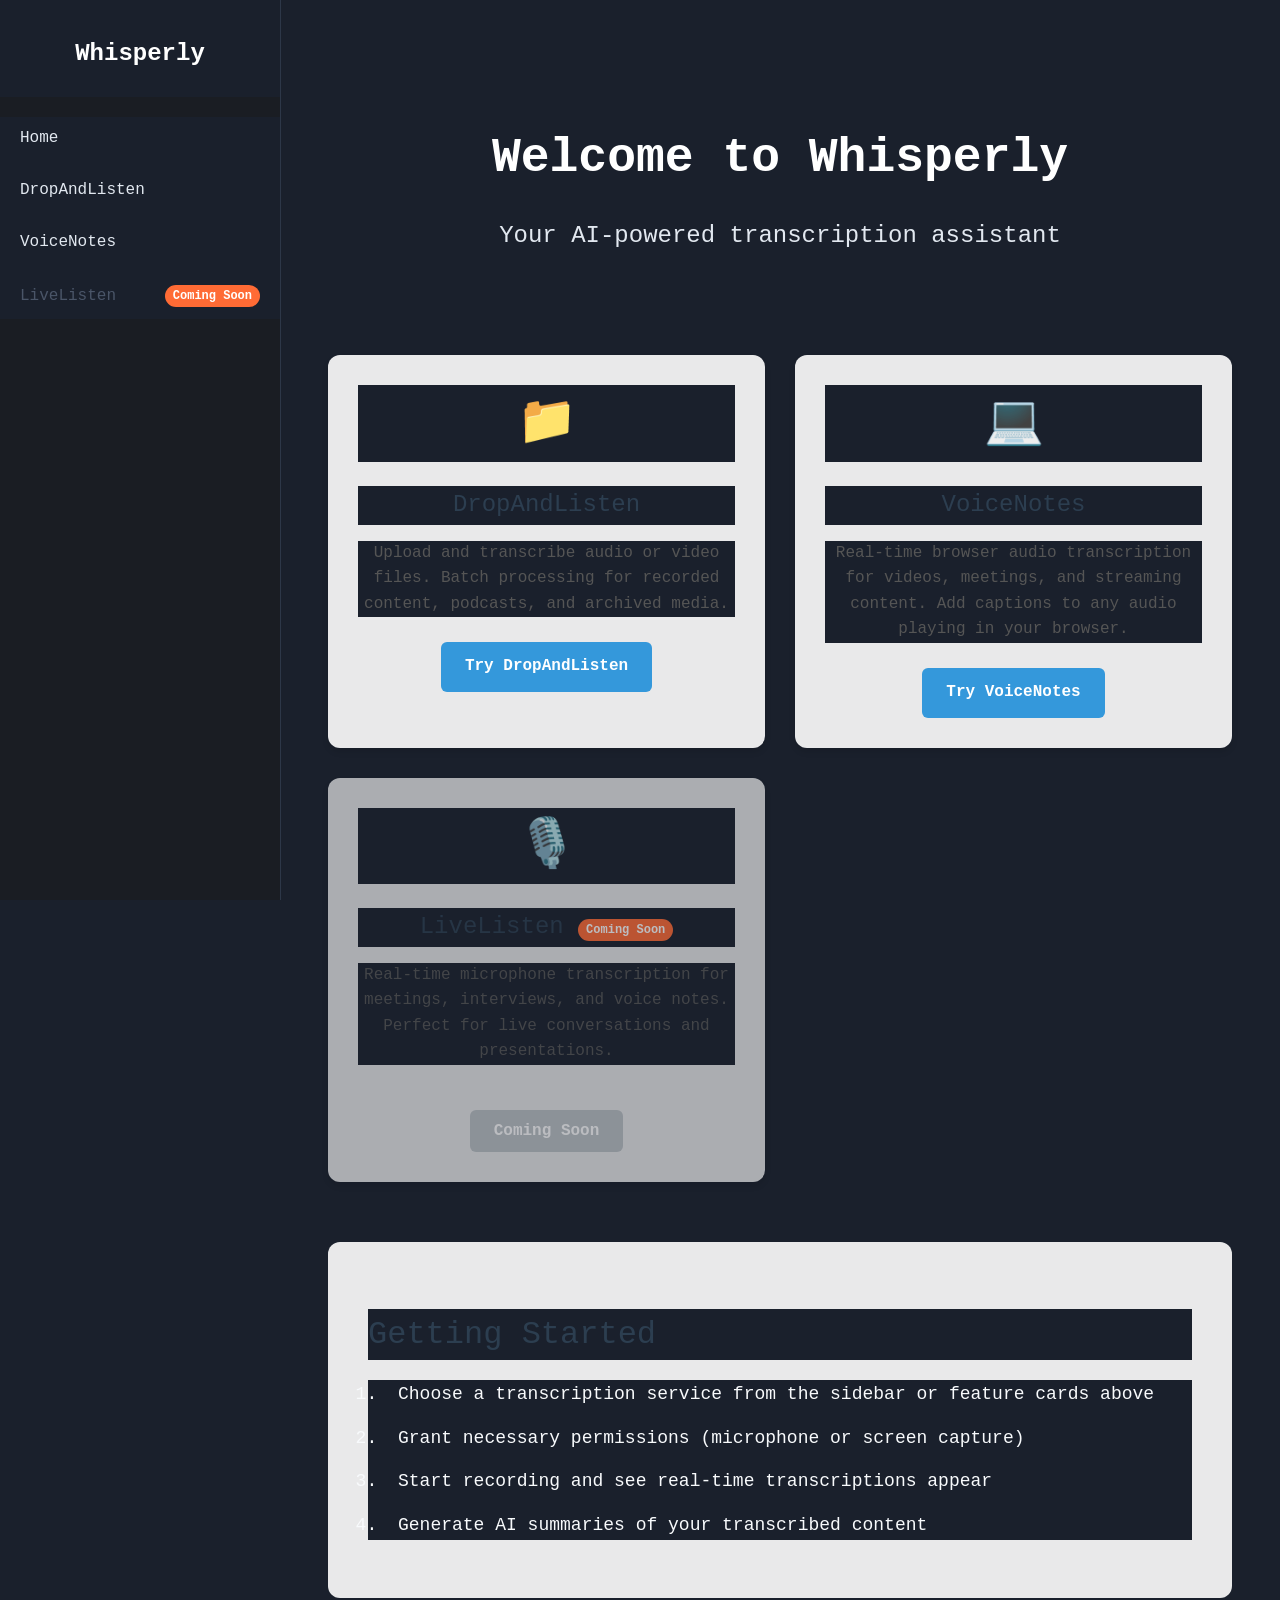
==== public/index/index.html @ e5c8b181 "drag'n'listen feature implemented" ====
<!DOCTYPE html>
<html lang="en">
  <head>
    <meta charset="utf-8" />
    <meta name="viewport" content="width=device-width, initial-scale=1" />
    <title>Whisperly - AI-Powered Transcription</title>
    <meta
      name="description"
      content="Real-time AI transcription for microphones, browser audio, and file uploads"
    />
    <link rel="stylesheet" href="../index.css" />
    <script src="index.js"></script>
  </head>
  <body>
    <nav class="sidenav" role="navigation" aria-label="Main navigation">
      <div class="nav-header">
        <h2 class="nav-title">Whisperly</h2>
      </div>
      <ul class="nav-links">
        <li>
          <a href="../index/index.html" aria-label="Go to home page">
            <span class="label">Home</span>
          </a>
        </li>
        <li>
          <a
            href="../upload/upload.html"
            aria-describedby="dragandlisten-desc"
          >
            <span class="label">DropAndListen</span>
          </a>
        </li>
        <li>
          <a
            href="../internal/internal.html"
            aria-describedby="voicenotes-desc"
          >
            <span class="label">VoiceNotes</span>
          </a>
        </li>
        <li class="coming-soon">
          <span class="label">LiveListen</span>
          <span class="badge">Coming Soon</span>
        </li>
      </ul>
    </nav>

    <main class="main" role="main">
      <header class="hero-section">
        <h1 class="bigtext">Welcome to Whisperly</h1>
        <p class="subtitle">Your AI-powered transcription assistant</p>
      </header>

      <section class="features" aria-labelledby="features-heading">
        <h2 id="features-heading" class="sr-only">Available Features</h2>

        <div class="feature-card">
          <div class="feature-icon">📁</div>
          <h3>DropAndListen</h3>
          <p id="dragandlisten-desc">
            Upload and transcribe audio or video files. Batch processing for
            recorded content, podcasts, and archived media.
          </p>
          <a
            href="../upload/upload.html"
            class="cta-button"
            aria-label="Go to DropAndListen file audio transcription"
          >
            Try DropAndListen
          </a>
        </div>

        <div class="feature-card">
          <div class="feature-icon">💻</div>
          <h3>VoiceNotes</h3>
          <p id="voicenotes-desc">
            Real-time browser audio transcription for videos, meetings, and
            streaming content. Add captions to any audio playing in your
            browser.
          </p>
          <a
            href="../internal/internal.html"
            class="cta-button"
            aria-label="Go to VoiceNotes browser audio transcription"
          >
            Try VoiceNotes
          </a>
        </div>

        <div class="feature-card coming-soon-card">
          <div class="feature-icon">🎙️</div>
          <h3>LiveListen  <span class="badge">Coming Soon</span></h3>
          <p id="livelisten-desc">
            Real-time microphone transcription for meetings, interviews, and
            voice notes. Perfect for live conversations and presentations.
          </p>
          <button
            class="cta-button"
            disabled
            aria-label="LiveListen feature coming soon"
          >
            Coming Soon
        </button>
        </div>
      </section>

      <section
        class="getting-started"
        aria-labelledby="getting-started-heading"
      >
        <h2 id="getting-started-heading">Getting Started</h2>
        <ol class="steps">
          <li>
            Choose a transcription service from the sidebar or feature cards
            above
          </li>
          <li>Grant necessary permissions (microphone or screen capture)</li>
          <li>Start recording and see real-time transcriptions appear</li>
          <li>Generate AI summaries of your transcribed content</li>
        </ol>
      </section>
    </main>
  </body>
</html>
---- public/index.css ----
.sidenav {
  height: 100%;
  width: 280px;
  position: fixed;
  z-index: 1;
  top: 0;
  left: 0;
  background-color: #1a1d23;
  overflow-x: hidden;
  border-right: 1px solid #2d3748;
}

p, h1, h2, h3, h4, h5, h6, li, ul, ol {
  color: #f8fafc;
}

.sidenav a {
  padding: 6px 8px 6px 16px;
  text-decoration: none;
  font-size: 25px;
  color: black;
  display: block;
}

.sidenav a:hover {
  color: #f1f1f1;
}

.main {
  margin-left: 280px;
  font-size: 28px;
  padding: 0px 10px;
}

button {
  font-size: 18px;
  margin-top: 20px;
  padding: 10px 20px;
  background-color: black;
  color: white;
  border: none;
  cursor: pointer;
}

button:hover {
  background-color: #444;
  transition: background-color 0.5s ease-in-out;
}

@font-face {
  font-family: "CGaramond";
  src: url("fonts/CormorantGaramond-Medium.ttf") format("truetype");
  font-weight: normal;
  font-style: normal;
}

* {
  font-family:'CGaramond', Courier, monospace;
  font-size: 18px;
  font-weight: normal;
  font-style: normal;
  background-color: #1a202c;
}

.captions {
  background-color: black;
  height: 150px;
  width: 95%;
  margin: auto;
  font-size: 24px;
  margin-top: 20px;
}

.summary {
  display: none;
  background-color: black;
  height: 150px;
  width: 95%;
  margin: auto;
  font-size: 24px;
  margin-top: 20px;
}

.bigtext {
  font-size: 64px;
}

.midtext {
  font-size: 32px;
}

.sr-only {
    position: absolute;
    width: 1px;
    height: 1px;
    padding: 0;
    margin: -1px;
    overflow: hidden;
    clip: rect(0, 0, 0, 0);
    white-space: nowrap;
    border: 0;
}

/* Enhanced navigation */
.nav-header {
    padding: 40px 20px 30px;
    text-align: center;
}

.nav-title {
    color: #ffffff;
    font-size: 24px;
    margin: 0;
    font-weight: 700;
}

.nav-links {
    list-style: none;
    padding: 0;
    margin: 20px 0;
}

.nav-links li {
    margin-bottom: 10px;
}

.nav-links a {
    display: flex;
    align-items: center;
    padding: 12px 20px;
    color: #e2e8f0;
    text-decoration: none;
    margin: 0;
    transition: color 0.2s ease;
}

.nav-links a:hover,
.nav-links a:focus {
    color: #ffffff;
    outline: none;
}

/* Active navigation state */
.nav-links a.active {
    color: #ffffff;
    font-weight: 600;
    border-right: 3px solid #60a5fa;
}

.nav-links a.active:hover {
    color: #f7fafc;
}

.icon {
    font-size: 18px;
    margin-right: 12px;
}

.label {
    font-size: 16px;
}

.coming-soon {
    display: flex;
    align-items: center;
    padding: 12px 20px;
    color: #4a5568;
    position: relative;
}

.badge {
    background-color: #ff6b35;
    color: white;
    font-size: 12px;
    padding: 4px 8px;
    border-radius: 12px;
    margin-left: auto;
    font-weight: bold;
}

/* ===== APP PAGE STYLES ===== */

.app-page {
    margin-left: 280px;
    padding: 40px;
    max-width: 1000px;
    line-height: 1.6;
}

.page-header {
    text-align: center;
    margin-bottom: 40px;
    padding: 20px 0;
}

.page-title {
    font-size: 48px;
    margin-bottom: 10px;
    color: #ffffff;
    font-weight: 800;
}

.page-description {
    font-size: 20px;
    color: #e2e8f0;
    margin-bottom: 10px;
}

.instructions {
    font-size: 16px;
    color: #f7fafc;
    margin: 0;
    padding: 15px;
    background: #2d3748;
    border-radius: 8px;
    border-left: 4px solid #60a5fa;
}

/* Controls section */
.controls {
    background: #2d3748;
    padding: 30px;
    border-radius: 12px;
    margin-bottom: 30px;
    border: 1px solid #4a5568;
}

.control-buttons {
    display: flex;
    gap: 15px;
    margin-bottom: 20px;
    flex-wrap: wrap;
    justify-content: center;
}

.control-buttons button {
    padding: 12px 24px;
    font-size: 16px;
    border-radius: 8px;
    transition: all 0.3s ease;
}

.control-buttons button:hover {
    transform: translateY(-2px);
    box-shadow: 0 4px 12px rgba(0, 0, 0, 0.2);
}

.font-control {
    text-align: center;
}

.font-control label {
    margin-right: 10px;
    font-weight: bold;
    color: #ffffff;
}

.font-control select {
    padding: 8px 12px;
    border-radius: 6px;
    border: 1px solid #bdc3c7;
    font-size: 14px;
    background-color: white;
}

/* Output section */
.output {
    display: flex;
    flex-direction: column;
    gap: 20px;
}

.captions, .summary {
    background-color: #2c3e50;
    color: #ecf0f1;
    border-radius: 12px;
    padding: 20px;
    min-height: 150px;
    box-shadow: 0 2px 10px rgba(0, 0, 0, 0.1);
}

.captions h3, .summary h3 {
    color: #60a5fa;
    margin-bottom: 15px;
    font-size: 20px;
    border-bottom: 2px solid #60a5fa;
    padding-bottom: 5px;
    font-weight: 700;
}

#captions-text, #summary-text {
    font-size: 18px;
    line-height: 1.6;
    min-height: 100px;
    color: #f1f5f9;
}

/* Make summary visible when it has content */
.summary.show {
    display: block !important;
}

/* Main content styling overrides for home page */
.main {
    max-width: 1200px;
    margin-left: 280px;
    padding: 40px;
    line-height: 1.6;
}

.hero-section {
    text-align: center;
    margin-bottom: 60px;
    padding: 40px 0;
}

.bigtext {
    font-size: 48px;
    margin-bottom: 20px;
    color: #ffffff;
    font-weight: 800;
}

.subtitle {
    font-size: 24px;
    color: #e2e8f0;
    margin: 0;
    font-weight: 400;
}

/* Features section */
.features {
    display: grid;
    grid-template-columns: repeat(auto-fit, minmax(300px, 1fr));
    gap: 30px;
    margin-bottom: 60px;
}

.feature-card {
    background: rgba(255, 255, 255, 0.9);
    padding: 30px;
    border-radius: 12px;
    box-shadow: 0 4px 6px rgba(0, 0, 0, 0.1);
    text-align: center;
    transition: transform 0.3s ease, box-shadow 0.3s ease;
}

.feature-card:hover {
    transform: translateY(-5px);
    box-shadow: 0 8px 25px rgba(0, 0, 0, 0.15);
}

.coming-soon-card {
    opacity: 0.7;
    position: relative;
}

.feature-icon {
    font-size: 48px;
    margin-bottom: 20px;
}

.feature-card h3 {
    font-size: 24px;
    margin-bottom: 15px;
    color: #2c3e50;
}

.feature-card p {
    color: #555;
    margin-bottom: 25px;
    font-size: 16px;
}

.cta-button {
    display: inline-block;
    padding: 12px 24px;
    background-color: #3498db;
    color: white;
    text-decoration: none;
    border-radius: 6px;
    font-weight: bold;
    transition: background-color 0.3s ease;
    border: none;
    cursor: pointer;
    font-size: 16px;
}

.cta-button:hover,
.cta-button:focus {
    background-color: #2980b9;
    outline: 2px solid #2980b9;
    outline-offset: 2px;
}

.cta-button:disabled {
    background-color: #bdc3c7;
    cursor: not-allowed;
}

/* Getting started section */
.getting-started {
    background: rgba(255, 255, 255, 0.9);
    padding: 40px;
    border-radius: 12px;
    margin-bottom: 40px;
}

.getting-started h2 {
    font-size: 32px;
    margin-bottom: 20px;
    color: #2c3e50;
}

.steps {
    font-size: 18px;
    color: #555;
    padding-left: 20px;
}

.steps li {
    margin-bottom: 15px;
    padding-left: 10px;
}

/* Footer */
.footer {
    text-align: center;
    padding: 20px;
    color: #7f8c8d;
    font-size: 14px;
    border-top: 1px solid rgba(0, 0, 0, 0.1);
    margin-top: 40px;
}

/* Upload-specific styles */
.file-input-container {
    text-align: center;
    margin-bottom: 25px;
    padding: 20px;
    border: 2px dashed #60a5fa;
    border-radius: 12px;
    background-color: rgba(96, 165, 250, 0.1);
    transition: all 0.3s ease;
}

.file-input-container:hover {
    border-color: #ffffff;
    background-color: rgba(96, 165, 250, 0.2);
}

.file-label {
    display: block;
    font-size: 18px;
    font-weight: bold;
    color: #ffffff;
    margin-bottom: 10px;
}

#fileInput {
    margin-bottom: 10px;
    padding: 8px;
    border-radius: 6px;
    border: 1px solid #4a5568;
    background-color: #ffffff;
    color: #000000;
    font-size: 16px;
    width: 100%;
    max-width: 400px;
}

.file-info {
    font-size: 14px;
    color: #e2e8f0;
    font-style: italic;
}

.upload-progress {
    text-align: center;
    margin-top: 20px;
}

.progress-bar {
    width: 100%;
    max-width: 400px;
    height: 10px;
    background-color: #4a5568;
    border-radius: 5px;
    margin: 0 auto 10px;
    overflow: hidden;
}

.progress-fill {
    height: 100%;
    background-color: #60a5fa;
    width: 0%;
    transition: width 0.3s ease;
    border-radius: 5px;
}

.progress-text {
    color: #e2e8f0;
    font-size: 16px;
}

.file-details {
    background-color: #2d3748;
    color: #ecf0f1;
    border-radius: 12px;
    padding: 20px;
    margin-bottom: 20px;
    box-shadow: 0 2px 10px rgba(0, 0, 0, 0.1);
}

.file-details h3 {
    color: #60a5fa;
    margin-bottom: 15px;
    font-size: 20px;
    border-bottom: 2px solid #60a5fa;
    padding-bottom: 5px;
    font-weight: 700;
}

#file-info {
    font-size: 16px;
    line-height: 1.6;
    color: #f1f5f9;
}

.file-info-item {
    margin-bottom: 8px;
}

.file-info-label {
    font-weight: bold;
    color: #60a5fa;
}

/* Error and success states */
.error-message {
    background-color: #e53e3e;
    color: white;
    padding: 15px;
    border-radius: 8px;
    margin-top: 15px;
    text-align: center;
}

.success-message {
    background-color: #38a169;
    color: white;
    padding: 15px;
    border-radius: 8px;
    margin-top: 15px;
    text-align: center;
}

/* Responsive design */
@media (max-width: 768px) {
    .sidenav {
        transform: translateX(-100%);
        transition: transform 0.3s ease;
    }
    
    .main, .app-page {
        margin-left: 0;
        padding: 20px;
    }
    
    .bigtext, .page-title {
        font-size: 36px;
    }
    
    .subtitle, .page-description {
        font-size: 18px;
    }
    
    .features {
        grid-template-columns: 1fr;
        gap: 20px;
    }
    
    .feature-card {
        padding: 20px;
    }
    
    .control-buttons {
        justify-content: center;
        flex-direction: column;
        align-items: center;
    }
    
    .control-buttons button {
        width: 100%;
        max-width: 250px;
    }
    
    .output {
        gap: 15px;
    }
    
    .captions, .summary {
        padding: 15px;
        min-height: 120px;
    }
}

/* High contrast mode support */
@media (prefers-contrast: high) {
    .feature-card {
        border: 2px solid #000;
    }
    
    .cta-button {
        border: 2px solid #fff;
    }
}

/* Reduced motion support */
@media (prefers-reduced-motion: reduce) {
    * {
        animation-duration: 0.01ms !important;
        animation-iteration-count: 1 !important;
        transition-duration: 0.01ms !important;
    }
}
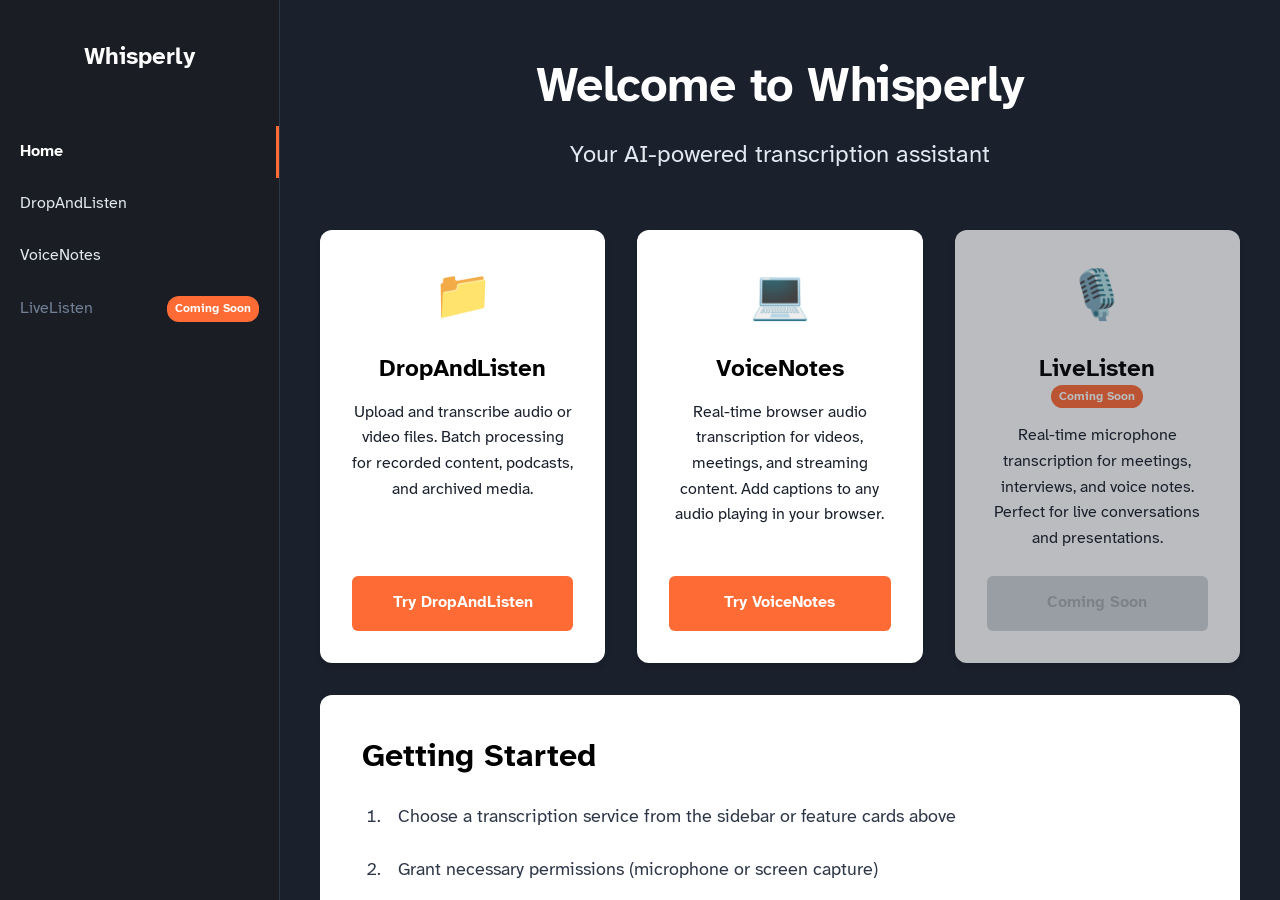
==== commit 1d4d3b9a: "refactor(ui): cleanup ui, refactor layout, and update global typography" ====
--- a/public/index/index.html
+++ b/public/index/index.html
@@ -9,16 +9,19 @@
       content="Real-time AI transcription for microphones, browser audio, and file uploads"
     />
     <link rel="stylesheet" href="../index.css" />
+    <link rel="stylesheet" href="home.css" />
     <script src="index.js"></script>
   </head>
   <body>
     <nav class="sidenav" role="navigation" aria-label="Main navigation">
       <div class="nav-header">
-        <h2 class="nav-title">Whisperly</h2>
+        <a href="../index/index.html">
+          <h2 class="nav-title">Whisperly</h2>
+        </a>
       </div>
       <ul class="nav-links">
         <li>
-          <a href="../index/index.html" aria-label="Go to home page">
+          <a href="../index/index.html" class="active" aria-label="Go to home page">
             <span class="label">Home</span>
           </a>
         </li>
@@ -54,23 +57,22 @@
       <section class="features" aria-labelledby="features-heading">
         <h2 id="features-heading" class="sr-only">Available Features</h2>
 
-        <div class="feature-card">
+        <a href="../upload/upload.html" class="feature-card" aria-label="Go to DropAndListen file audio transcription">
           <div class="feature-icon">📁</div>
           <h3>DropAndListen</h3>
           <p id="dragandlisten-desc">
             Upload and transcribe audio or video files. Batch processing for
             recorded content, podcasts, and archived media.
           </p>
-          <a
-            href="../upload/upload.html"
+          <span
             class="cta-button"
             aria-label="Go to DropAndListen file audio transcription"
           >
             Try DropAndListen
-          </a>
-        </div>
+        </span>
+        </a>
 
-        <div class="feature-card">
+        <a href="../internal/internal.html" class="feature-card" aria-label="Go to VoiceNotes browser audio transcription">
           <div class="feature-icon">💻</div>
           <h3>VoiceNotes</h3>
           <p id="voicenotes-desc">
@@ -78,14 +80,11 @@
             streaming content. Add captions to any audio playing in your
             browser.
           </p>
-          <a
-            href="../internal/internal.html"
-            class="cta-button"
-            aria-label="Go to VoiceNotes browser audio transcription"
-          >
+          <span class="cta-button"
+          aria-label="Go to VoiceNotes browser audio transcription">
             Try VoiceNotes
-          </a>
-        </div>
+          </span>
+        </a>
 
         <div class="feature-card coming-soon-card">
           <div class="feature-icon">🎙️</div>
@@ -94,13 +93,12 @@
             Real-time microphone transcription for meetings, interviews, and
             voice notes. Perfect for live conversations and presentations.
           </p>
-          <button
-            class="cta-button"
-            disabled
+          <a
+            class="cta-button disabled"
             aria-label="LiveListen feature coming soon"
           >
             Coming Soon
-        </button>
+        </a>
         </div>
       </section>
 
--- a/public/index.css
+++ b/public/index.css
@@ -1,93 +1,76 @@
-.sidenav {
-  height: 100%;
-  width: 280px;
-  position: fixed;
-  z-index: 1;
-  top: 0;
-  left: 0;
-  background-color: #1a1d23;
-  overflow-x: hidden;
-  border-right: 1px solid #2d3748;
-}
-
-p, h1, h2, h3, h4, h5, h6, li, ul, ol {
-  color: #f8fafc;
-}
-
-.sidenav a {
-  padding: 6px 8px 6px 16px;
-  text-decoration: none;
-  font-size: 25px;
-  color: black;
-  display: block;
-}
-
-.sidenav a:hover {
-  color: #f1f1f1;
-}
-
-.main {
-  margin-left: 280px;
-  font-size: 28px;
-  padding: 0px 10px;
-}
-
-button {
-  font-size: 18px;
-  margin-top: 20px;
-  padding: 10px 20px;
-  background-color: black;
-  color: white;
-  border: none;
-  cursor: pointer;
-}
-
-button:hover {
-  background-color: #444;
-  transition: background-color 0.5s ease-in-out;
-}
+/* ===== CSS RESET & BASE STYLES ===== */
+
+*,
+*::before,
+*::after {
+    box-sizing: border-box;
+    margin: 0;
+    padding: 0;
+}
+
+html {
+    font-size: 62.5%;
+    -webkit-font-smoothing: antialiased;
+    -moz-osx-font-smoothing: grayscale;
+}
+
+::selection {
+    background-color: #ff6b35;
+    color: #ffffff;
+}
+
+::-moz-selection {
+    background-color: #ff6b35;
+    color: #ffffff;
+}
+
+body {
+    margin: 0;
+    padding: 0;
+    background-color: #1a202c;
+    font-family: 'Atkinson Hyperlegible Next', sans-serif;
+    font-size: 18px;
+    font-weight: 400;
+    font-style: normal;
+    line-height: 1.5;
+    color: #f8fafc;
+    display: grid;
+    grid-template-columns: 28rem 1fr;
+    height: 100vh;
+    overflow: hidden;
+}
+
+/* ===== FONT FACE ===== */
 
 @font-face {
-  font-family: "CGaramond";
-  src: url("fonts/CormorantGaramond-Medium.ttf") format("truetype");
-  font-weight: normal;
-  font-style: normal;
-}
-
-* {
-  font-family:'CGaramond', Courier, monospace;
-  font-size: 18px;
-  font-weight: normal;
-  font-style: normal;
-  background-color: #1a202c;
-}
-
-.captions {
-  background-color: black;
-  height: 150px;
-  width: 95%;
-  margin: auto;
-  font-size: 24px;
-  margin-top: 20px;
-}
-
-.summary {
-  display: none;
-  background-color: black;
-  height: 150px;
-  width: 95%;
-  margin: auto;
-  font-size: 24px;
-  margin-top: 20px;
-}
-
-.bigtext {
-  font-size: 64px;
-}
-
-.midtext {
-  font-size: 32px;
-}
+    font-family: "Atkinson Hyperlegible Next";
+    src: url("fonts/atkinson-hyperlegible/AtkinsonHyperlegibleNext-Regular.woff2") format("woff2");
+    font-weight: 400;
+    font-style: normal;
+}
+
+@font-face {
+    font-family: "Atkinson Hyperlegible Next";
+    src: url("fonts/atkinson-hyperlegible/AtkinsonHyperlegibleNext-RegularItalic.woff2") format("woff2");
+    font-weight: 400;
+    font-style: italic;
+}
+
+@font-face {
+    font-family: "Atkinson Hyperlegible Next";
+    src: url("fonts/atkinson-hyperlegible/AtkinsonHyperlegibleNext-Bold.woff2") format("woff2");
+    font-weight: 700;
+    font-style: normal;
+}
+
+@font-face {
+    font-family: "Atkinson Hyperlegible Next";
+    src: url("fonts/atkinson-hyperlegible/AtkinsonHyperlegibleNext-BoldItalic.woff2") format("woff2");
+    font-weight: 700;
+    font-style: italic;
+}
+
+/* ===== UTILITY CLASSES ===== */
 
 .sr-only {
     position: absolute;
@@ -101,10 +84,25 @@
     border: 0;
 }
 
-/* Enhanced navigation */
+/* ===== SIDENAV / NAVIGATION ===== */
+
+.sidenav {
+    width: 100%;
+    height: 100%;
+    background-color: #1a1d23;
+    overflow-x: hidden;
+    overflow-y: auto;
+    border-right: 1px solid #2d3748;
+}
+
 .nav-header {
-    padding: 40px 20px 30px;
+    padding: 4rem 2rem 3rem;
     text-align: center;
+}
+
+.nav-header a {
+    text-decoration: none;
+    color: inherit;
 }
 
 .nav-title {
@@ -117,44 +115,46 @@
 .nav-links {
     list-style: none;
     padding: 0;
-    margin: 20px 0;
-}
-
-.nav-links li {
-    margin-bottom: 10px;
+    margin: 2rem 0;
 }
 
 .nav-links a {
     display: flex;
     align-items: center;
-    padding: 12px 20px;
+    padding: 1.4rem 2rem;
     color: #e2e8f0;
     text-decoration: none;
     margin: 0;
-    transition: color 0.2s ease;
-}
-
-.nav-links a:hover,
-.nav-links a:focus {
-    color: #ffffff;
-    outline: none;
-}
-
-/* Active navigation state */
+    transition: color 0.2s ease, background-color 0.2s ease;
+    min-height: 4.4rem;
+}
+
+.nav-links a:hover {
+    color: #ffffff;
+    background-color: rgba(255, 255, 255, 0.1);
+}
+
+.nav-links a:focus-visible {
+    color: #ffffff;
+    background-color: rgba(255, 107, 53, 0.2);
+    outline: 2px solid #ff6b35;
+    outline-offset: -2px;
+}
+
 .nav-links a.active {
     color: #ffffff;
     font-weight: 600;
-    border-right: 3px solid #60a5fa;
+    border-right: 3px solid #ff6b35;
 }
 
 .nav-links a.active:hover {
     color: #f7fafc;
 }
 
-.icon {
+/* .icon {
     font-size: 18px;
-    margin-right: 12px;
-}
+    margin-right: 1.2rem;
+} */
 
 .label {
     font-size: 16px;
@@ -163,39 +163,106 @@
 .coming-soon {
     display: flex;
     align-items: center;
-    padding: 12px 20px;
-    color: #4a5568;
+    padding: 1.4rem 2rem;
+    color: #718096;
     position: relative;
+    min-height: 4.4rem;
+    flex-direction: row;
+    justify-content: space-between;
+    cursor: not-allowed;
 }
 
 .badge {
     background-color: #ff6b35;
     color: white;
     font-size: 12px;
-    padding: 4px 8px;
+    padding: 0.4rem 0.8rem;
     border-radius: 12px;
-    margin-left: auto;
     font-weight: bold;
 }
 
-/* ===== APP PAGE STYLES ===== */
-
-.app-page {
-    margin-left: 280px;
-    padding: 40px;
-    max-width: 1000px;
-    line-height: 1.6;
-}
+/* ===== MAIN CONTENT AREA ===== */
+
+.main {
+    font-size: 18px;
+    padding: 2rem 4rem;
+    max-width: 120rem;
+    margin: 0 auto;
+    min-height: 100vh;
+    scroll-margin-top: 2rem;
+    overflow-y: scroll;
+}
+
+/* ===== TYPOGRAPHY ===== */
+
+h1, h2, h3, h4, h5, h6 {
+    color: #f8fafc;
+    font-weight: normal;
+}
+
+p, li, ul, ol {
+    color: #f8fafc;
+}
+
+.bigtext {
+    font-size: 64px;
+}
+
+/* .midtext {
+    font-size: 32px;
+} */
+
+/* ===== BUTTONS ===== */
+
+button {
+    font-size: 18px;
+    margin-top: 2rem;
+    padding: 1.2rem 2.4rem;
+    background-color: #2d3748;
+    color: #ffffff;
+    border: 2px solid transparent;
+    cursor: pointer;
+    border-radius: 6px;
+    font-weight: 600;
+    transition: background-color 0.2s ease, border-color 0.2s ease, transform 0.1s ease;
+    min-height: 4.4rem;
+    min-width: 4.4rem;
+}
+
+button:hover {
+    background-color: #4a5568;
+    border-color: #ff6b35;
+}
+
+button:focus-visible {
+    background-color: #4a5568;
+    border-color: #ff6b35;
+    outline: 3px solid #ff6b35;
+    outline-offset: 2px;
+}
+
+button:active {
+    transform: scale(0.98);
+}
+
+button:disabled {
+    background-color: #4a5568;
+    color: #a0aec0;
+    cursor: not-allowed;
+    opacity: 0.6;
+}
+
+
 
 .page-header {
     text-align: center;
-    margin-bottom: 40px;
-    padding: 20px 0;
+    margin-bottom: 4rem;
+    padding: 2rem 0;
 }
 
 .page-title {
     font-size: 48px;
-    margin-bottom: 10px;
+    margin-bottom: 1rem;
     color: #ffffff;
     font-weight: 800;
 }
@@ -203,41 +270,33 @@
 .page-description {
     font-size: 20px;
     color: #e2e8f0;
-    margin-bottom: 10px;
+    margin-bottom: 1rem;
 }
 
 .instructions {
     font-size: 16px;
     color: #f7fafc;
     margin: 0;
-    padding: 15px;
+    padding: 1.5rem;
     background: #2d3748;
     border-radius: 8px;
-    border-left: 4px solid #60a5fa;
-}
-
-/* Controls section */
-.controls {
-    background: #2d3748;
-    padding: 30px;
-    border-radius: 12px;
-    margin-bottom: 30px;
-    border: 1px solid #4a5568;
+    border-left: 4px solid #ff6b35;
 }
 
 .control-buttons {
     display: flex;
-    gap: 15px;
-    margin-bottom: 20px;
+    gap: 1.5rem;
+    margin-bottom: 2rem;
     flex-wrap: wrap;
     justify-content: center;
 }
 
 .control-buttons button {
-    padding: 12px 24px;
+    padding: 1.2rem 2.4rem;
     font-size: 16px;
     border-radius: 8px;
     transition: all 0.3s ease;
+    margin-top: 0;
 }
 
 .control-buttons button:hover {
@@ -245,382 +304,130 @@
     box-shadow: 0 4px 12px rgba(0, 0, 0, 0.2);
 }
 
-.font-control {
-    text-align: center;
-}
-
-.font-control label {
-    margin-right: 10px;
-    font-weight: bold;
-    color: #ffffff;
-}
-
-.font-control select {
-    padding: 8px 12px;
-    border-radius: 6px;
-    border: 1px solid #bdc3c7;
-    font-size: 14px;
-    background-color: white;
-}
-
-/* Output section */
+/* ===== OUTPUT SECTION ===== */
+
 .output {
     display: flex;
     flex-direction: column;
-    gap: 20px;
-}
-
-.captions, .summary {
+    gap: 2rem;
+}
+
+.captions,
+.summary {
     background-color: #2c3e50;
     color: #ecf0f1;
     border-radius: 12px;
-    padding: 20px;
-    min-height: 150px;
+    padding: 2rem;
+    min-height: 15rem;
     box-shadow: 0 2px 10px rgba(0, 0, 0, 0.1);
 }
 
-.captions h3, .summary h3 {
-    color: #60a5fa;
-    margin-bottom: 15px;
+.captions h3,
+.summary h3 {
+    color: #ff6b35;
+    margin-bottom: 1.5rem;
     font-size: 20px;
-    border-bottom: 2px solid #60a5fa;
-    padding-bottom: 5px;
+    border-bottom: 2px solid #ff6b35;
+    padding-bottom: 0.5rem;
     font-weight: 700;
 }
 
-#captions-text, #summary-text {
+#captions-text,
+#summary-text {
     font-size: 18px;
     line-height: 1.6;
-    min-height: 100px;
+    min-height: 10rem;
     color: #f1f5f9;
 }
 
-/* Make summary visible when it has content */
+.summary {
+    display: none;
+}
+
 .summary.show {
     display: block !important;
 }
 
-/* Main content styling overrides for home page */
-.main {
-    max-width: 1200px;
-    margin-left: 280px;
-    padding: 40px;
-    line-height: 1.6;
-}
-
-.hero-section {
-    text-align: center;
-    margin-bottom: 60px;
-    padding: 40px 0;
-}
-
-.bigtext {
-    font-size: 48px;
-    margin-bottom: 20px;
-    color: #ffffff;
-    font-weight: 800;
-}
-
-.subtitle {
-    font-size: 24px;
-    color: #e2e8f0;
-    margin: 0;
-    font-weight: 400;
-}
-
-/* Features section */
-.features {
-    display: grid;
-    grid-template-columns: repeat(auto-fit, minmax(300px, 1fr));
-    gap: 30px;
-    margin-bottom: 60px;
-}
-
-.feature-card {
-    background: rgba(255, 255, 255, 0.9);
-    padding: 30px;
-    border-radius: 12px;
-    box-shadow: 0 4px 6px rgba(0, 0, 0, 0.1);
-    text-align: center;
-    transition: transform 0.3s ease, box-shadow 0.3s ease;
-}
-
-.feature-card:hover {
-    transform: translateY(-5px);
-    box-shadow: 0 8px 25px rgba(0, 0, 0, 0.15);
-}
-
-.coming-soon-card {
-    opacity: 0.7;
-    position: relative;
-}
-
-.feature-icon {
-    font-size: 48px;
-    margin-bottom: 20px;
-}
-
-.feature-card h3 {
-    font-size: 24px;
-    margin-bottom: 15px;
-    color: #2c3e50;
-}
-
-.feature-card p {
-    color: #555;
-    margin-bottom: 25px;
-    font-size: 16px;
-}
-
-.cta-button {
-    display: inline-block;
-    padding: 12px 24px;
-    background-color: #3498db;
-    color: white;
-    text-decoration: none;
-    border-radius: 6px;
-    font-weight: bold;
-    transition: background-color 0.3s ease;
-    border: none;
-    cursor: pointer;
-    font-size: 16px;
-}
-
-.cta-button:hover,
-.cta-button:focus {
-    background-color: #2980b9;
-    outline: 2px solid #2980b9;
-    outline-offset: 2px;
-}
-
-.cta-button:disabled {
-    background-color: #bdc3c7;
-    cursor: not-allowed;
-}
-
-/* Getting started section */
-.getting-started {
-    background: rgba(255, 255, 255, 0.9);
-    padding: 40px;
-    border-radius: 12px;
-    margin-bottom: 40px;
-}
-
-.getting-started h2 {
-    font-size: 32px;
-    margin-bottom: 20px;
-    color: #2c3e50;
-}
-
-.steps {
-    font-size: 18px;
-    color: #555;
-    padding-left: 20px;
-}
-
-.steps li {
-    margin-bottom: 15px;
-    padding-left: 10px;
-}
-
-/* Footer */
-.footer {
-    text-align: center;
-    padding: 20px;
-    color: #7f8c8d;
-    font-size: 14px;
-    border-top: 1px solid rgba(0, 0, 0, 0.1);
-    margin-top: 40px;
-}
-
-/* Upload-specific styles */
-.file-input-container {
-    text-align: center;
-    margin-bottom: 25px;
-    padding: 20px;
-    border: 2px dashed #60a5fa;
-    border-radius: 12px;
-    background-color: rgba(96, 165, 250, 0.1);
-    transition: all 0.3s ease;
-}
-
-.file-input-container:hover {
-    border-color: #ffffff;
-    background-color: rgba(96, 165, 250, 0.2);
-}
-
-.file-label {
-    display: block;
-    font-size: 18px;
-    font-weight: bold;
-    color: #ffffff;
-    margin-bottom: 10px;
-}
-
-#fileInput {
-    margin-bottom: 10px;
-    padding: 8px;
-    border-radius: 6px;
-    border: 1px solid #4a5568;
-    background-color: #ffffff;
-    color: #000000;
-    font-size: 16px;
-    width: 100%;
-    max-width: 400px;
-}
-
-.file-info {
-    font-size: 14px;
-    color: #e2e8f0;
-    font-style: italic;
-}
-
-.upload-progress {
-    text-align: center;
-    margin-top: 20px;
-}
-
-.progress-bar {
-    width: 100%;
-    max-width: 400px;
-    height: 10px;
-    background-color: #4a5568;
-    border-radius: 5px;
-    margin: 0 auto 10px;
-    overflow: hidden;
-}
-
-.progress-fill {
-    height: 100%;
-    background-color: #60a5fa;
-    width: 0%;
-    transition: width 0.3s ease;
-    border-radius: 5px;
-}
-
-.progress-text {
-    color: #e2e8f0;
-    font-size: 16px;
-}
-
-.file-details {
-    background-color: #2d3748;
-    color: #ecf0f1;
-    border-radius: 12px;
-    padding: 20px;
-    margin-bottom: 20px;
-    box-shadow: 0 2px 10px rgba(0, 0, 0, 0.1);
-}
-
-.file-details h3 {
-    color: #60a5fa;
-    margin-bottom: 15px;
-    font-size: 20px;
-    border-bottom: 2px solid #60a5fa;
-    padding-bottom: 5px;
-    font-weight: 700;
-}
-
-#file-info {
-    font-size: 16px;
-    line-height: 1.6;
-    color: #f1f5f9;
-}
-
-.file-info-item {
-    margin-bottom: 8px;
-}
-
-.file-info-label {
-    font-weight: bold;
-    color: #60a5fa;
-}
-
-/* Error and success states */
+/* ===== MESSAGES ===== */
+
 .error-message {
     background-color: #e53e3e;
     color: white;
-    padding: 15px;
+    padding: 1.5rem;
     border-radius: 8px;
-    margin-top: 15px;
+    margin-top: 1.5rem;
     text-align: center;
 }
 
 .success-message {
     background-color: #38a169;
     color: white;
-    padding: 15px;
+    padding: 1.5rem;
     border-radius: 8px;
-    margin-top: 15px;
+    margin-top: 1.5rem;
     text-align: center;
 }
 
-/* Responsive design */
+/* ===== RESPONSIVE DESIGN ===== */
+
 @media (max-width: 768px) {
+    body {
+        grid-template-columns: 1fr;
+    }
+
     .sidenav {
-        transform: translateX(-100%);
-        transition: transform 0.3s ease;
-    }
-    
-    .main, .app-page {
-        margin-left: 0;
-        padding: 20px;
-    }
-    
-    .bigtext, .page-title {
+        display: none;
+    }
+    
+    .main {
+        padding: 2rem;
+    }
+    
+
+    
+    .page-title {
         font-size: 36px;
     }
     
-    .subtitle, .page-description {
+    .page-description {
         font-size: 18px;
-    }
-    
-    .features {
-        grid-template-columns: 1fr;
-        gap: 20px;
-    }
-    
-    .feature-card {
-        padding: 20px;
     }
     
     .control-buttons {
         justify-content: center;
         flex-direction: column;
-        align-items: center;
+        align-items: stretch;
     }
     
     .control-buttons button {
         width: 100%;
-        max-width: 250px;
+        max-width: 100%;
     }
     
     .output {
-        gap: 15px;
-    }
-    
-    .captions, .summary {
-        padding: 15px;
-        min-height: 120px;
-    }
-}
-
-/* High contrast mode support */
-@media (prefers-contrast: high) {
-    .feature-card {
-        border: 2px solid #000;
-    }
-    
-    .cta-button {
-        border: 2px solid #fff;
-    }
-}
-
-/* Reduced motion support */
+        gap: 1.5rem;
+    }
+    
+    .captions,
+    .summary {
+        padding: 1.5rem;
+        min-height: 12rem;
+    }
+}
+
+/* ===== ACCESSIBILITY ===== */
+
 @media (prefers-reduced-motion: reduce) {
-    * {
+    *,
+    *::before,
+    *::after {
         animation-duration: 0.01ms !important;
         animation-iteration-count: 1 !important;
         transition-duration: 0.01ms !important;
-    }
-}+        scroll-behavior: auto !important;
+    }
+    
+    .control-buttons button:hover {
+        transform: none;
+    }
+}
--- a/public/index/home.css
+++ b/public/index/home.css
@@ -0,0 +1,278 @@
+.hero-section {
+    text-align: center;
+    margin-bottom: 1.6rem;
+    padding: 4rem 2rem;
+}
+
+.bigtext {
+    font-size: 48px;
+    margin-bottom: 2rem;
+    color: #ffffff;
+    font-weight: 800;
+    line-height: 1.2;
+    letter-spacing: -0.05rem;
+}
+
+.subtitle {
+    font-size: 24px;
+    color: #e2e8f0;
+    margin: 0;
+    font-weight: 400;
+    line-height: 1.5;
+}
+
+.features {
+    display: grid;
+    grid-template-columns: 1fr 1fr 1fr;
+    gap: 3.2rem;
+    margin-bottom: 3.2rem;
+}
+
+.feature-card {
+    background: #ffffff;
+    padding: 3rem;
+    border-radius: 12px;
+    box-shadow: 0 4px 6px rgba(0, 0, 0, 0.1);
+    text-align: center;
+    transition: box-shadow 0.3s ease, border-color 0.3s ease;
+    border: 2px solid transparent;
+    display: flex;
+    flex-direction: column;
+    text-decoration: none;
+    color: inherit;
+    cursor: pointer;
+}
+
+.feature-card:hover {
+    box-shadow: 0 8px 25px rgba(0, 0, 0, 0.15);
+    border-color: #ff6b35;
+}
+
+.feature-card:hover .cta-button:not(.disabled) {
+    background-color: #e55a2b;
+    transform: translateY(-0.3rem);
+    box-shadow: 0 4px 8px rgba(255, 107, 53, 0.3);
+}
+
+.feature-card:focus-within {
+    border-color: #ff6b35;
+    outline: 3px solid #ff6b35;
+    outline-offset: 2px;
+}
+
+.coming-soon-card {
+    opacity: 0.7;
+    position: relative;
+    cursor: not-allowed;
+}
+
+.coming-soon-card h3 {
+    display: flex;
+    flex-direction: column;
+    align-items: center;
+    justify-content: center;
+}
+
+.feature-icon {
+    font-size: 48px;
+    margin-bottom: 2rem;
+}
+
+.feature-card h3 {
+    font-size: 24px;
+    margin-bottom: 1.5rem;
+    color: #1a202c;
+    font-weight: 700;
+    line-height: 1.3;
+}
+
+.feature-card p {
+    color: #2d3748;
+    margin-bottom: 2.5rem;
+    font-size: 16px;
+    line-height: 1.6;
+    flex-grow: 1;
+}
+
+.cta-button {
+    display: inline-block;
+    padding: 1.4rem 2.8rem;
+    background-color: #ff6b35;
+    color: #ffffff;
+    text-decoration: none;
+    border-radius: 6px;
+    font-weight: 700;
+    transition: background-color 0.2s ease, transform 0.2s ease, box-shadow 0.2s ease;
+    border: 2px solid transparent;
+    cursor: pointer;
+    font-size: 16px;
+    min-height: 4.4rem;
+    min-width: 12rem;
+    text-align: center;
+    line-height: 1.4;
+}
+
+.cta-button:hover {
+    background-color: #e55a2b;
+    transform: translateY(-0.3rem);
+    box-shadow: 0 4px 8px rgba(255, 107, 53, 0.3);
+}
+
+.cta-button:focus-visible {
+    background-color: #e55a2b;
+    outline: 3px solid #ff6b35;
+    outline-offset: 3px;
+    border-color: #ff6b35;
+}
+
+.cta-button:active {
+    transform: translateY(0);
+}
+
+.cta-button.disabled {
+    background-color: #bdc3c7;
+    color: #7f8c8d;
+    cursor: not-allowed;
+    opacity: 0.7;
+    transform: none;
+}
+
+.getting-started {
+    background: rgba(255, 255, 255, 0.95);
+    padding: 4rem;
+    border-radius: 12px;
+    margin-bottom: 4rem;
+    border: 2px solid transparent;
+    color: #2d3748;
+}
+
+.getting-started h2 {
+    font-size: 32px;
+    margin-bottom: 2.4rem;
+    color: #1a202c;
+    font-weight: 700;
+    line-height: 1.3;
+}
+
+.steps {
+    font-size: 18px;
+    color: #2d3748;
+    padding-left: 2.4rem;
+    line-height: 1.8;
+}
+
+.steps li {
+    margin-bottom: 2rem;
+    padding-left: 1.2rem;
+    max-width: 80rem;
+    color: #2d3748;
+}
+
+.footer {
+    text-align: center;
+    padding: 2rem;
+    color: #7f8c8d;
+    font-size: 14px;
+    border-top: 1px solid rgba(0, 0, 0, 0.1);
+    margin-top: 4rem;
+}
+
+@media (max-width: 768px) {
+    .main {
+        margin-left: 0;
+        padding: 2rem 1.6rem;
+    }
+    
+    .bigtext {
+        font-size: 36px;
+        line-height: 1.2;
+    }
+    
+    .subtitle {
+        font-size: 18px;
+        line-height: 1.5;
+    }
+    
+    .features {
+        grid-template-columns: 1fr;
+        gap: 2.4rem;
+    }
+    
+    .feature-card {
+        padding: 2.4rem 2rem;
+    }
+    
+    .getting-started {
+        padding: 2.4rem 2rem;
+    }
+    
+    .getting-started h2 {
+        font-size: 28px;
+    }
+    
+    .steps {
+        font-size: 16px;
+    }
+}
+
+/* High contrast mode support for home page */
+@media (prefers-contrast: high) {
+    .feature-card {
+        border: 3px solid #000000;
+        background: #ffffff;
+    }
+    
+    .cta-button {
+        border: 3px solid #000000;
+    }
+    
+    .getting-started {
+        border: 3px solid #000000;
+    }
+}
+
+/* Reduced motion support for home page */
+@media (prefers-reduced-motion: reduce) {
+    .feature-card:hover .cta-button {
+        transform: none;
+    }
+    
+    .cta-button:hover {
+        transform: none;
+    }
+}
+
+/* Light mode support for home page */
+@media (prefers-color-scheme: light) {
+    .feature-card {
+        background: #ffffff;
+    }
+    
+    .feature-card h3 {
+        color: #000000;
+    }
+    
+    .feature-card p {
+        color: #1a202c;
+    }
+    
+    .getting-started {
+        background: #ffffff;
+    }
+    
+    .getting-started h2 {
+        color: #000000;
+    }
+    
+    .steps {
+        color: #1a202c;
+    }
+}
+
+/* Large text support for home page */
+/* @media (min-width: 1200px) {
+    .main {
+        max-width: 140rem;
+        margin: 0 auto;
+    }
+} */
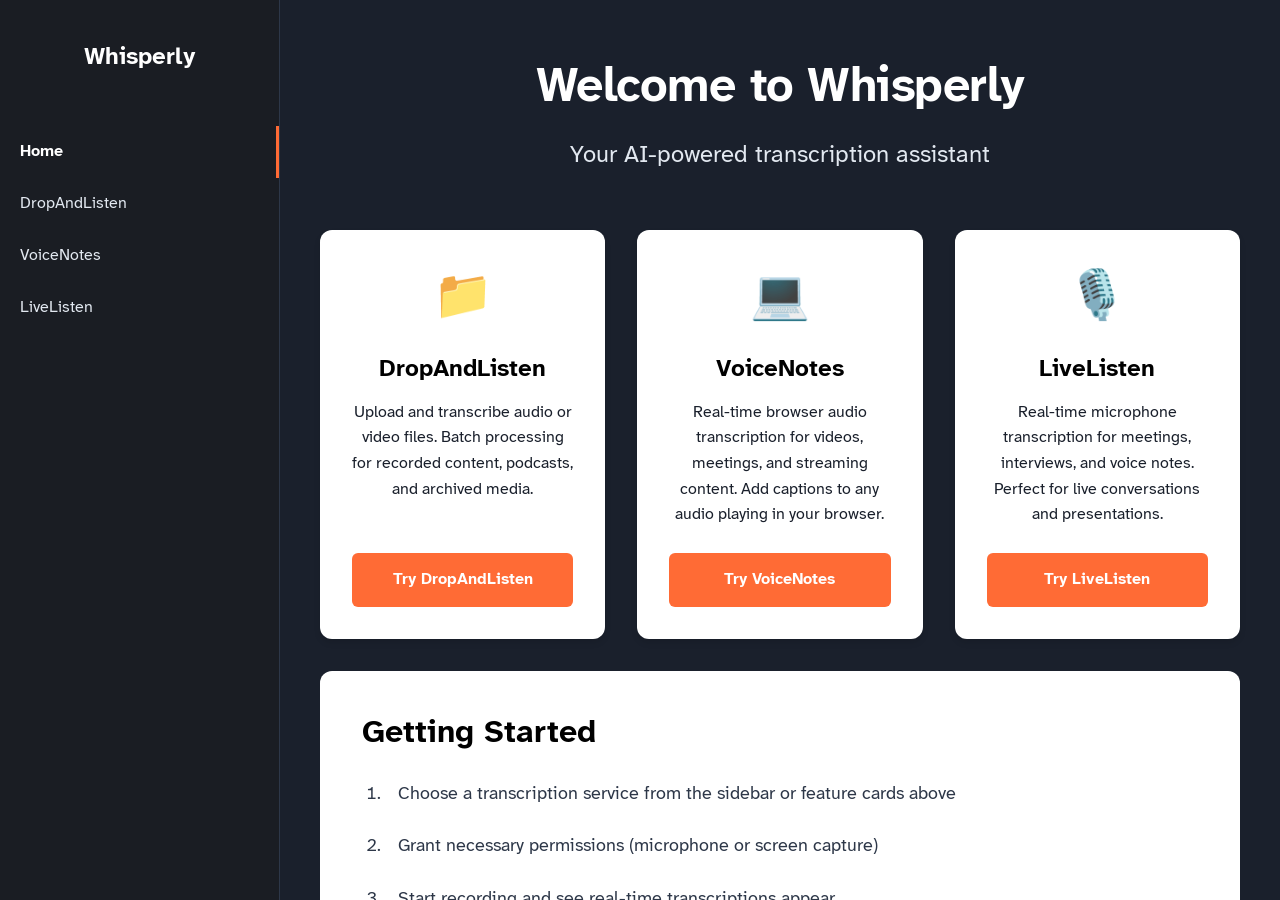
==== commit 7d176cea: "Merge pull request #1 from antiqstav/livelisten1 feat(livelisten): implement livelisten (summary not" ====
--- a/public/index/index.html
+++ b/public/index/index.html
@@ -41,9 +41,13 @@
             <span class="label">VoiceNotes</span>
           </a>
         </li>
-        <li class="coming-soon">
-          <span class="label">LiveListen</span>
-          <span class="badge">Coming Soon</span>
+        <li>
+          <a
+            href="../external/"
+            aria-describedby="livelisten-desc"
+          >
+            <span class="label">LiveListen</span>
+          </a>
         </li>
       </ul>
     </nav>
@@ -86,20 +90,20 @@
           </span>
         </a>
 
-        <div class="feature-card coming-soon-card">
+        <a href="../external/" class="feature-card" aria-label="Go to LiveListen microphone transcription">
           <div class="feature-icon">🎙️</div>
-          <h3>LiveListen  <span class="badge">Coming Soon</span></h3>
+          <h3>LiveListen</h3>
           <p id="livelisten-desc">
             Real-time microphone transcription for meetings, interviews, and
             voice notes. Perfect for live conversations and presentations.
           </p>
-          <a
-            class="cta-button disabled"
-            aria-label="LiveListen feature coming soon"
+          <span
+            class="cta-button"
+            aria-label="Go to LiveListen microphone transcription"
           >
-            Coming Soon
+            Try LiveListen
+        </span>
         </a>
-        </div>
       </section>
 
       <section
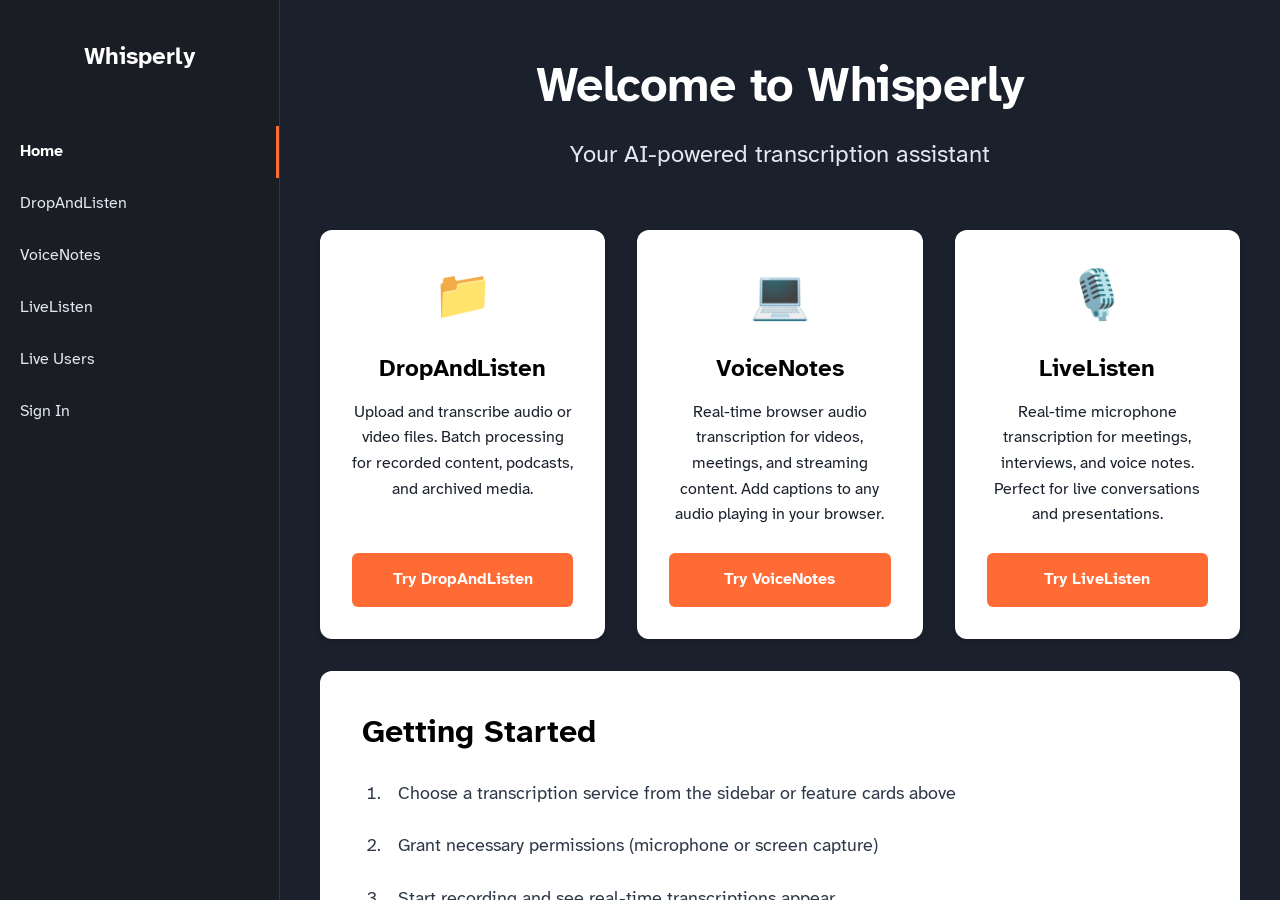
==== commit ca2b0487: "database" ====
--- a/public/index/index.html
+++ b/public/index/index.html
@@ -47,6 +47,16 @@
             aria-describedby="livelisten-desc"
           >
             <span class="label">LiveListen</span>
+          </a>
+        </li>
+        <li>
+          <a href="../liveusers/liveusers.html" aria-label="Go to Live Users recordings">
+            <span class="label">Live Users</span>
+          </a>
+        </li>
+        <li>
+          <a href="../signin/signin.html" aria-label="Sign in to your account">
+            <span class="label">Sign In</span>
           </a>
         </li>
       </ul>
